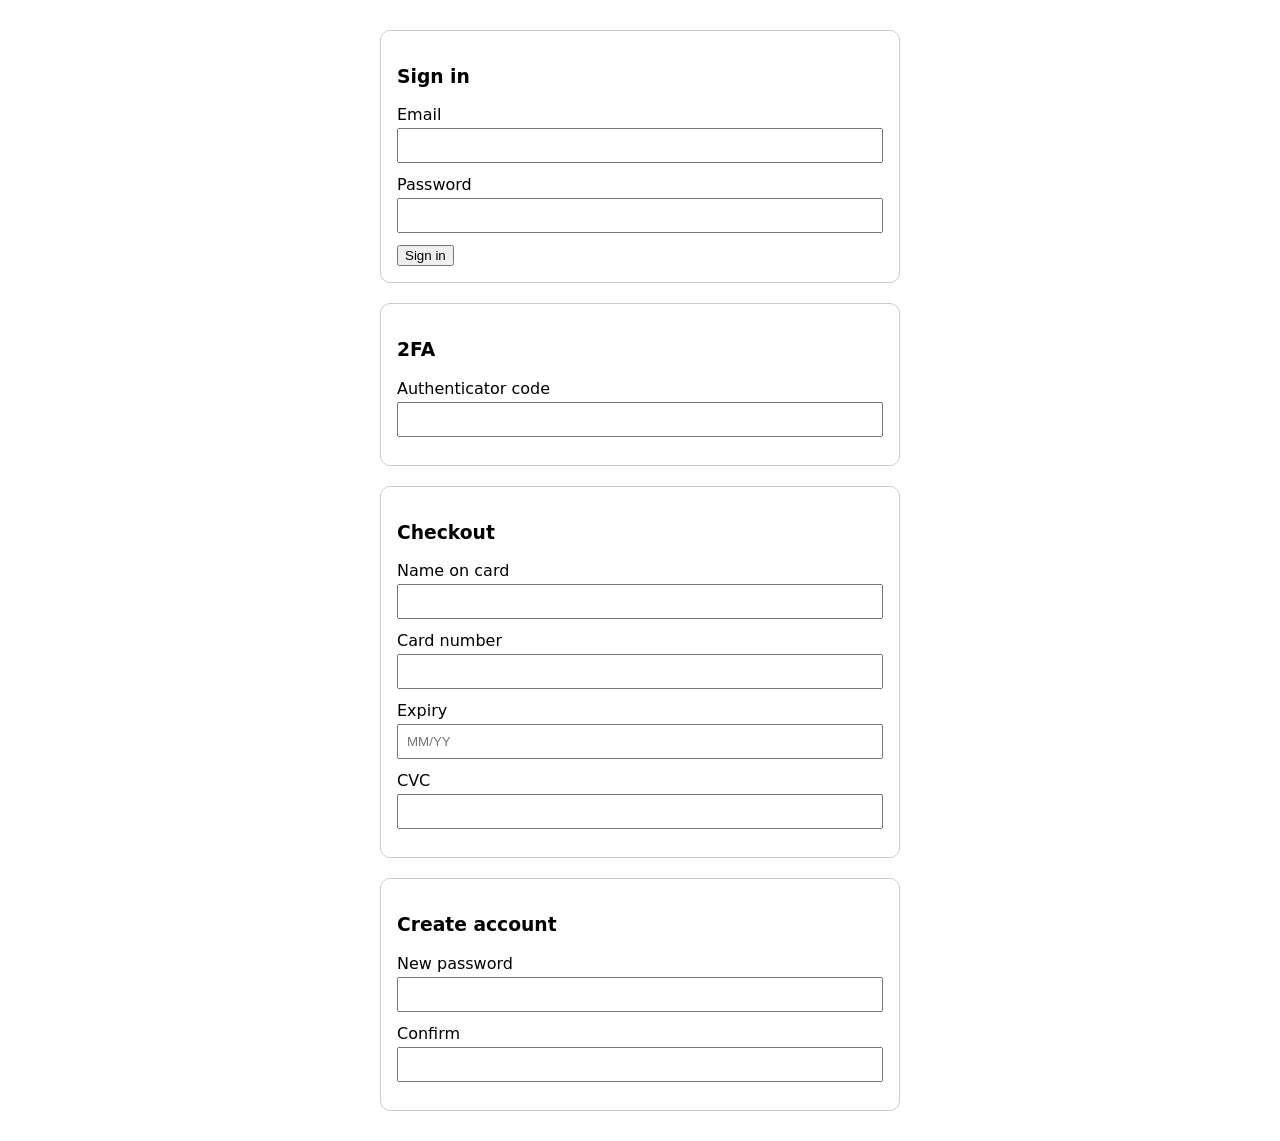
==== tests/autofill-test.html @ 02cd261f "Jace Passwords 1.0.0 Encrypted password manager tied to your Jace account: logins, passkeys, 2FA cod" ====
<!doctype html>
<meta charset="utf-8">
<title>Autofill test page</title>
<style>body{font-family:system-ui;max-width:520px;margin:30px auto;padding:0 16px}input,select{display:block;width:100%;padding:8px;margin:4px 0 12px;box-sizing:border-box}form{border:1px solid #ccc;padding:16px;border-radius:10px;margin-bottom:20px}</style>
<!-- Open this file in a browser to try content.js without installing the extension:
     it stubs chrome.runtime with canned vault data. -->
<form id="login"><h3>Sign in</h3>
  <label>Email<input type="email" name="email" autocomplete="username"></label>
  <label>Password<input type="password" name="password" autocomplete="current-password"></label>
  <button>Sign in</button></form>
<form id="otp"><h3>2FA</h3><label>Authenticator code<input name="otp" autocomplete="one-time-code"></label></form>
<form id="pay"><h3>Checkout</h3>
  <label>Name on card<input name="ccname" autocomplete="cc-name"></label>
  <label>Card number<input name="cardnumber" autocomplete="cc-number"></label>
  <label>Expiry<input name="exp" autocomplete="cc-exp" placeholder="MM/YY"></label>
  <label>CVC<input name="cvc" autocomplete="cc-csc"></label></form>
<form id="signup"><h3>Create account</h3>
  <label>New password<input type="password" autocomplete="new-password"></label>
  <label>Confirm<input type="password" name="confirm_password"></label></form>
<script>
const canned = {
  status: { locked: false, account: { username: "jace" } },
  match: { site: "example.com", logins: [{ id: "L1", type: "login", title: "Example", username: "jace@example.com", hasPassword: true, hasTotp: true }],
           cards: [{ id: "C1", type: "card", title: "Everyday Visa", last4: "1111", brand: "Visa", cardType: "debit" }], identities: [] },
  fill: { L1: { type: "login", username: "jace@example.com", password: "s3cret-Pass!", totp: "123456" },
          C1: { type: "card", cardholder: "JACE TESTER", number: "4111111111111111", expMonth: "09", expYear: "2029", cvv: "123" } },
  generate: { password: "Gen-Erated-Pa55!" },
};
window.chrome = { runtime: { onMessage: { addListener() {} }, sendMessage(msg, cb) {
  const r = msg.type === "fill" ? canned.fill[msg.id] : msg.type === "totp-for-tab" ? { totp: "123456" } : canned[msg.type] || { none: true };
  setTimeout(() => cb(r), 10);
} } };
</script>
<script src="../extension/content.js"></script>
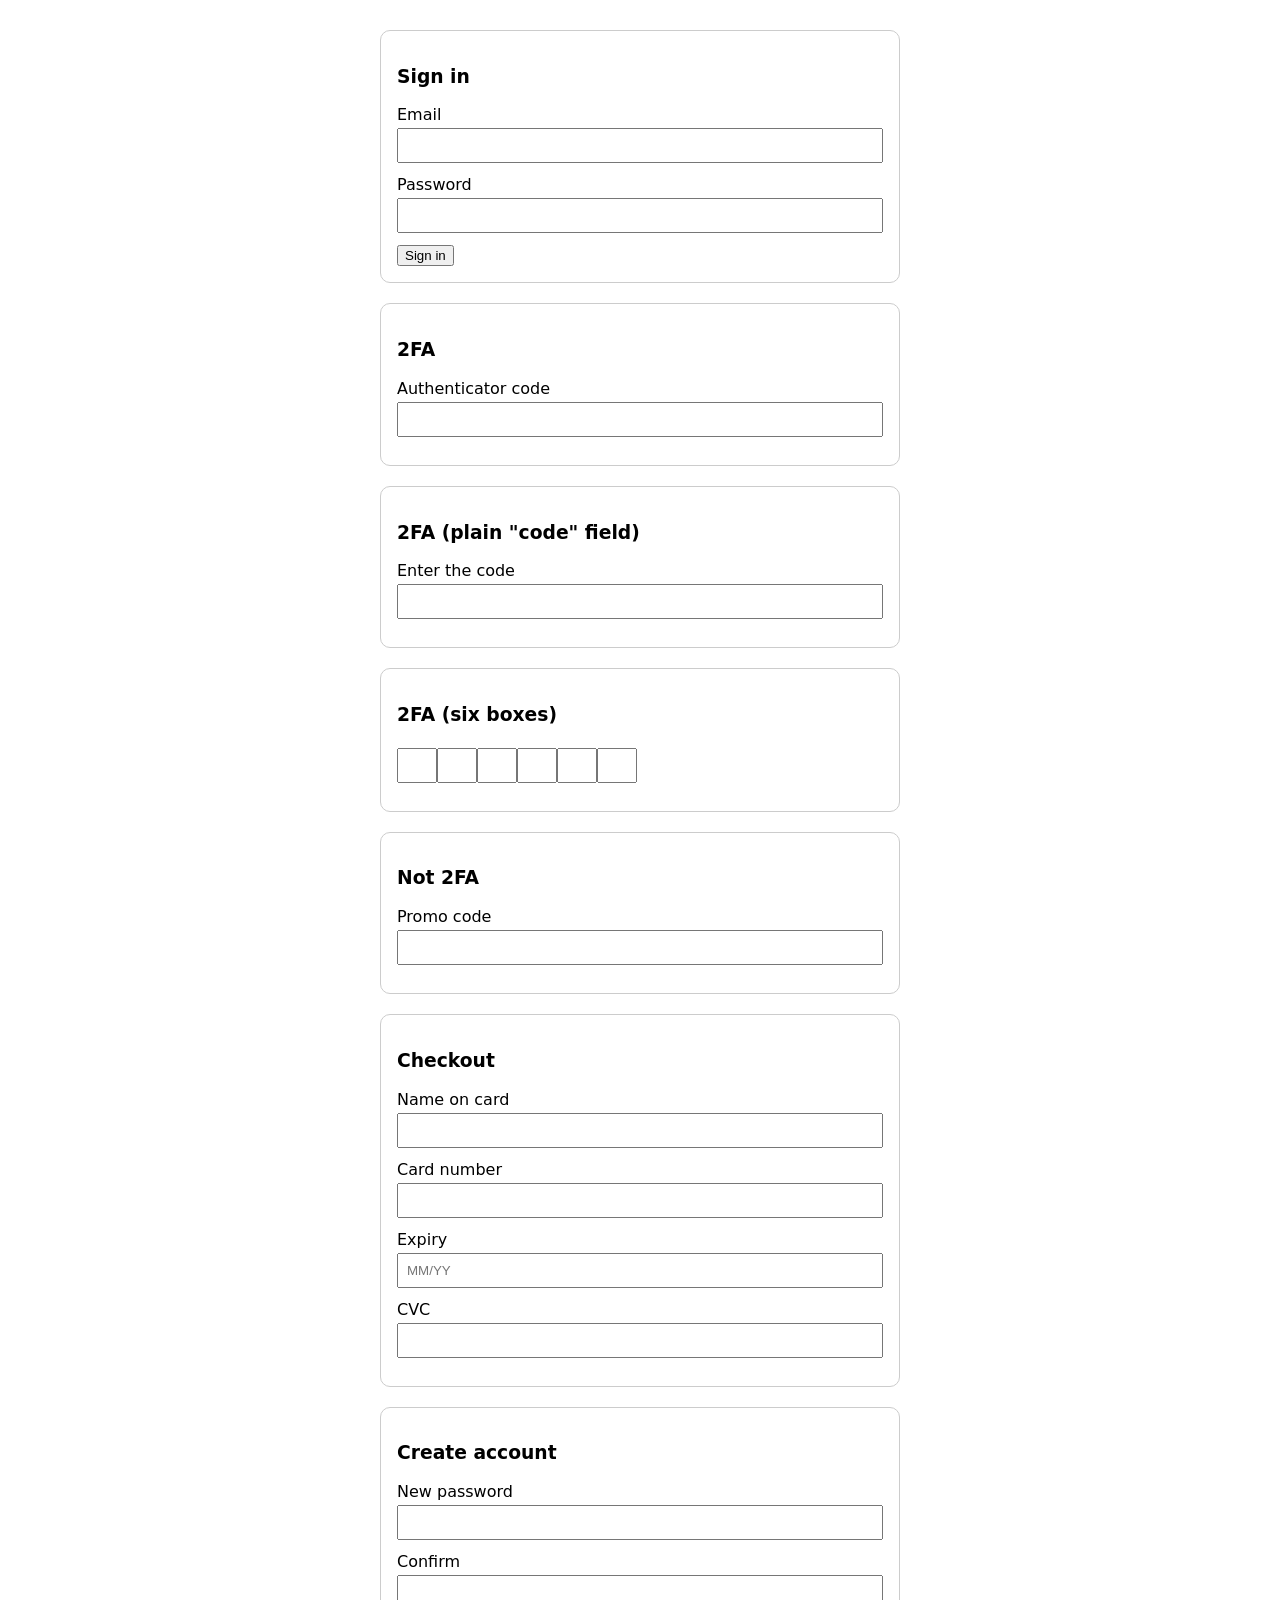
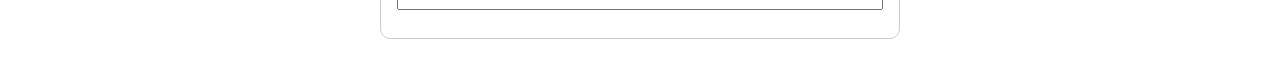
==== commit f1c177d0: "Jace Passwords 1.2.0: imports with passkeys, link passkeys to logins, open without a password, bette" ====
--- a/tests/autofill-test.html
+++ b/tests/autofill-test.html
@@ -9,6 +9,11 @@
   <label>Password<input type="password" name="password" autocomplete="current-password"></label>
   <button>Sign in</button></form>
 <form id="otp"><h3>2FA</h3><label>Authenticator code<input name="otp" autocomplete="one-time-code"></label></form>
+<form id="otp2"><h3>2FA (plain "code" field)</h3><label>Enter the code<input name="code" inputmode="numeric" maxlength="6"></label></form>
+<form id="otp3"><h3>2FA (six boxes)</h3><div class="boxes">
+  <input maxlength="1" inputmode="numeric" style="width:40px;display:inline-block"><input maxlength="1" inputmode="numeric" style="width:40px;display:inline-block"><input maxlength="1" inputmode="numeric" style="width:40px;display:inline-block"><input maxlength="1" inputmode="numeric" style="width:40px;display:inline-block"><input maxlength="1" inputmode="numeric" style="width:40px;display:inline-block"><input maxlength="1" inputmode="numeric" style="width:40px;display:inline-block">
+</div></form>
+<form id="promo"><h3>Not 2FA</h3><label>Promo code<input name="promo_code" maxlength="8"></label></form>
 <form id="pay"><h3>Checkout</h3>
   <label>Name on card<input name="ccname" autocomplete="cc-name"></label>
   <label>Card number<input name="cardnumber" autocomplete="cc-number"></label>
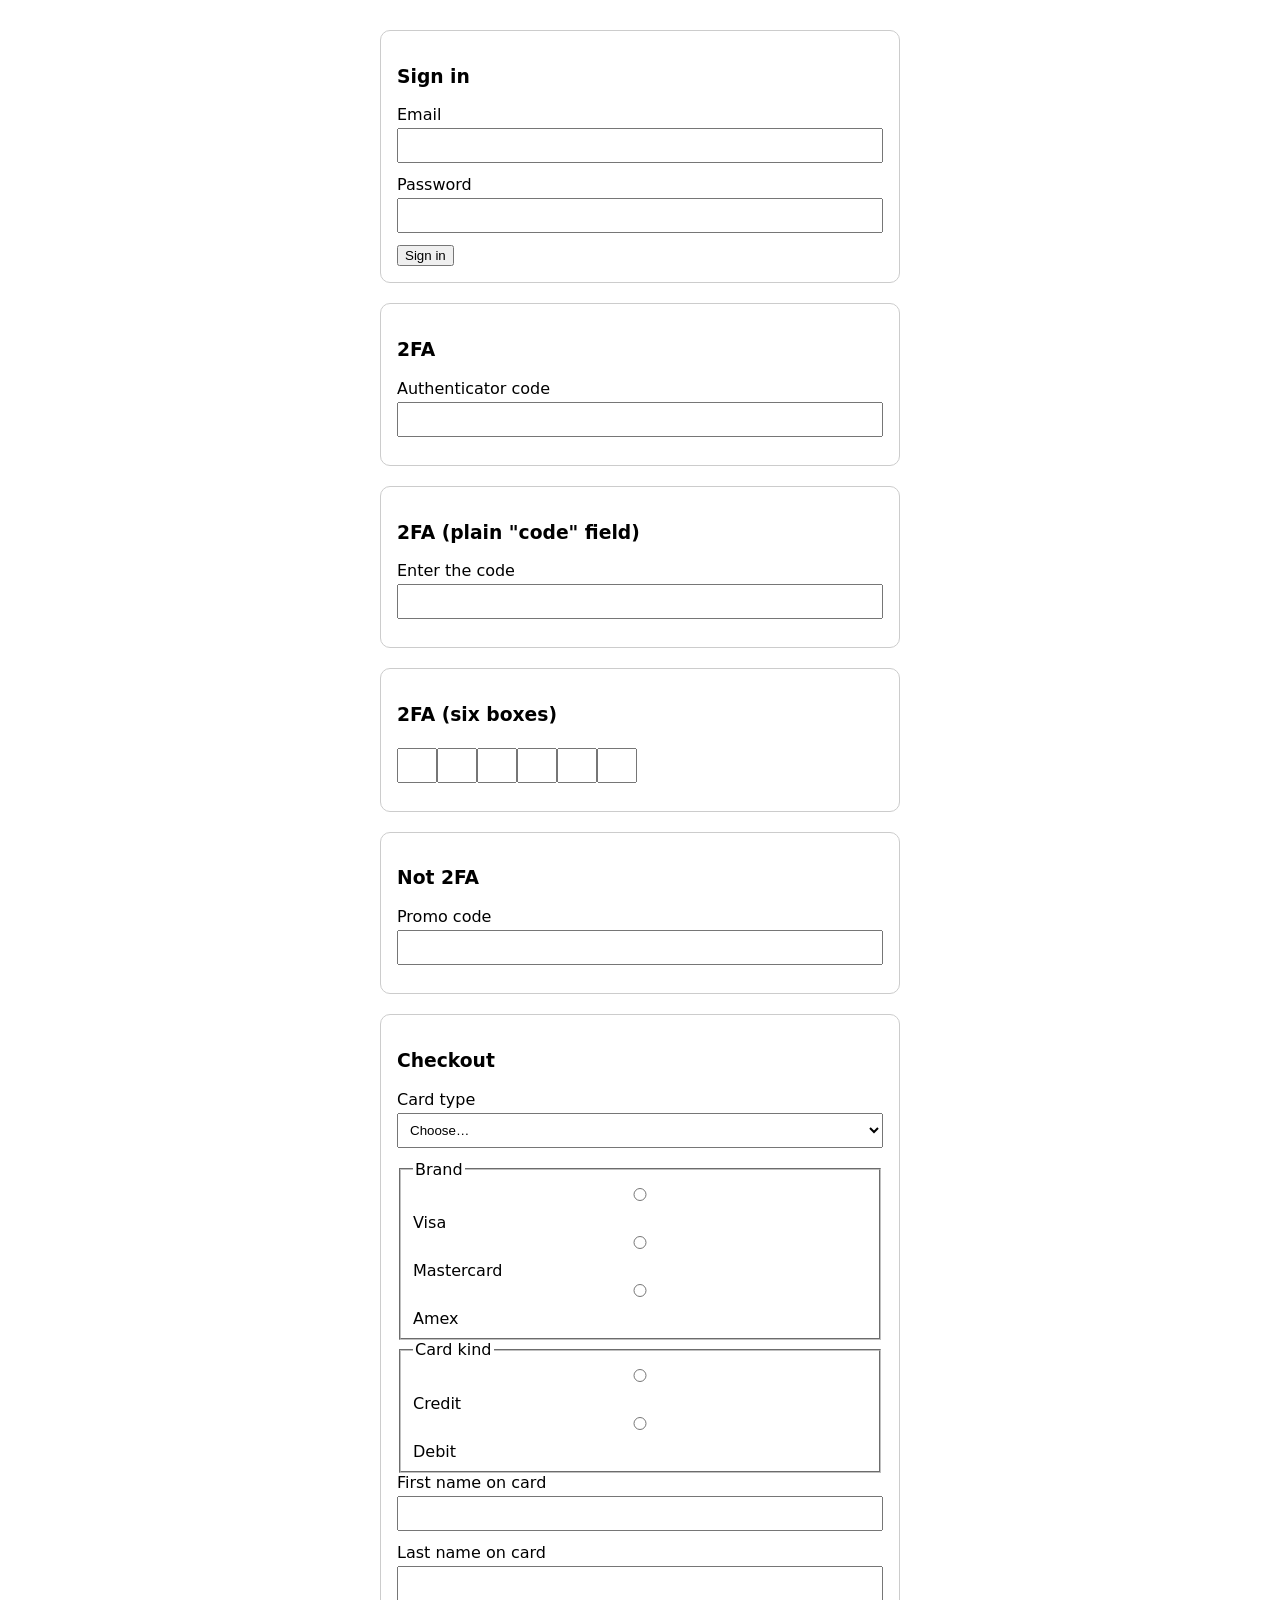
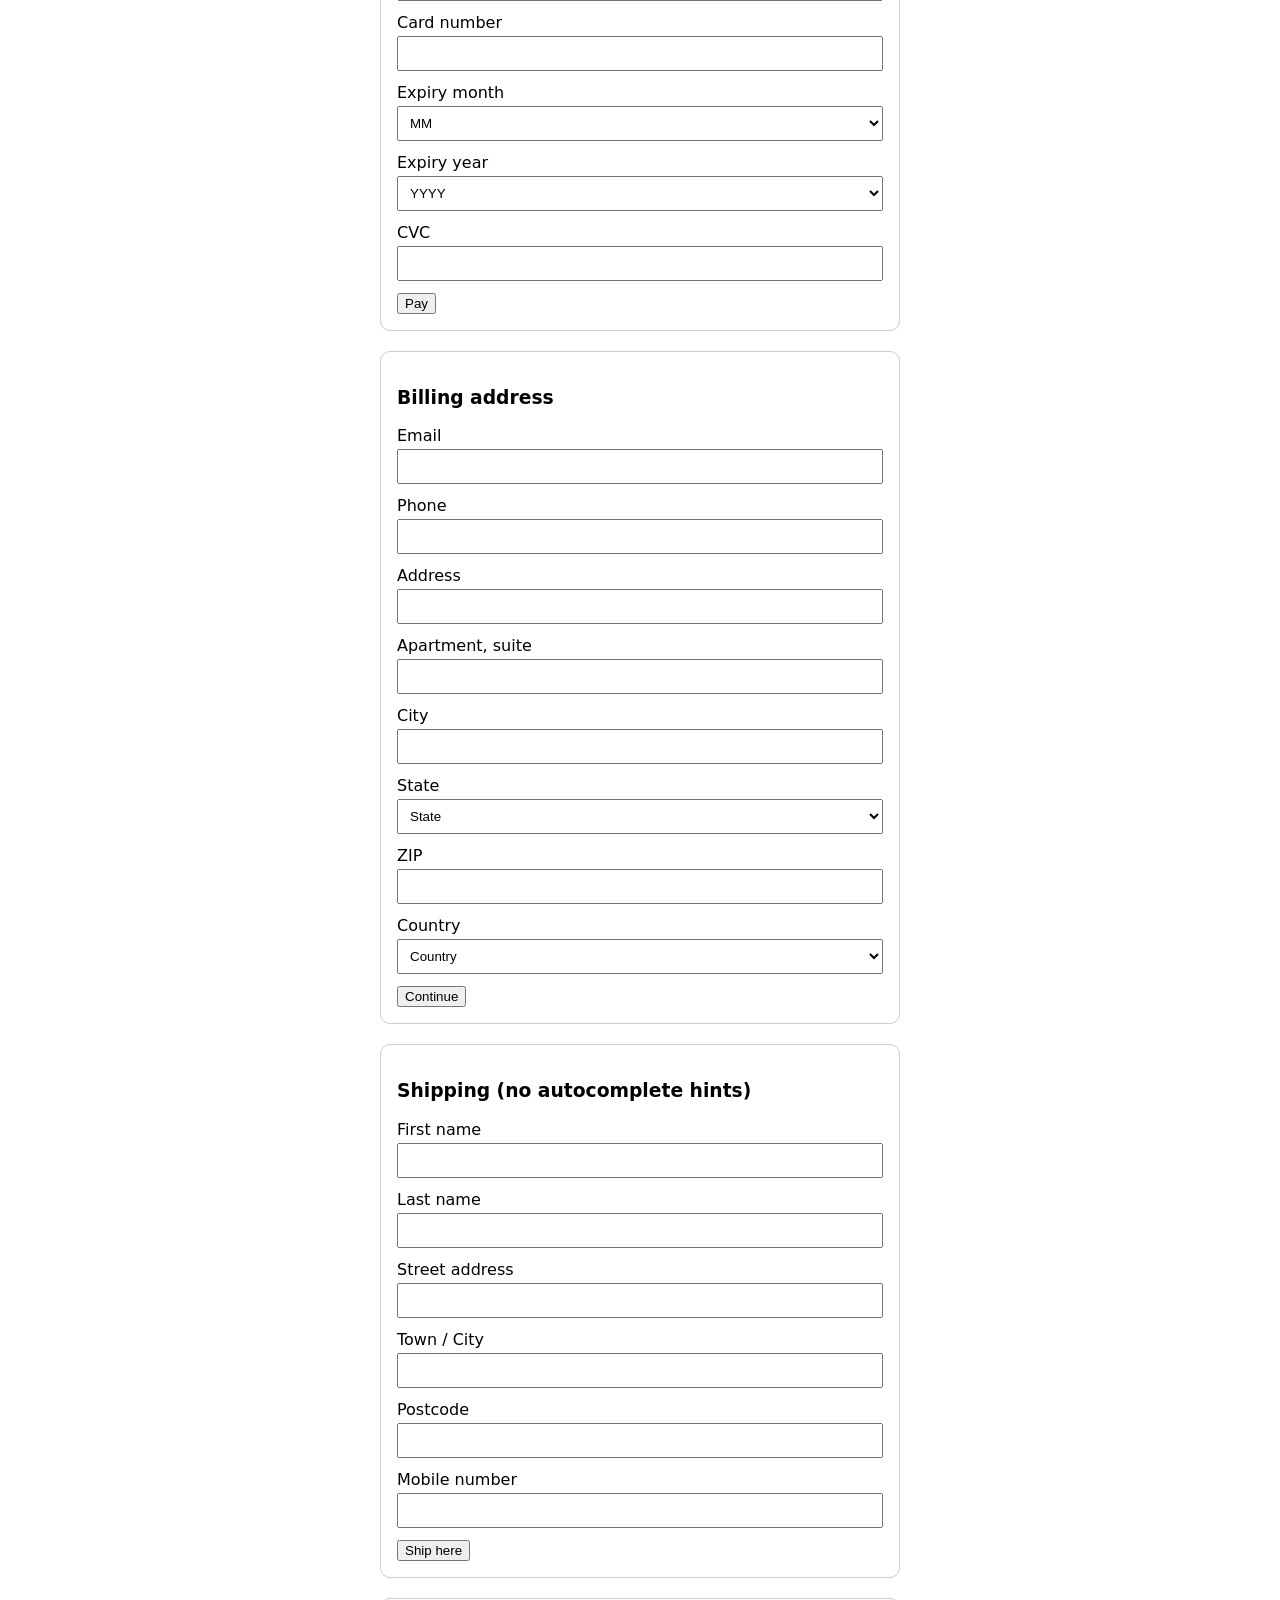
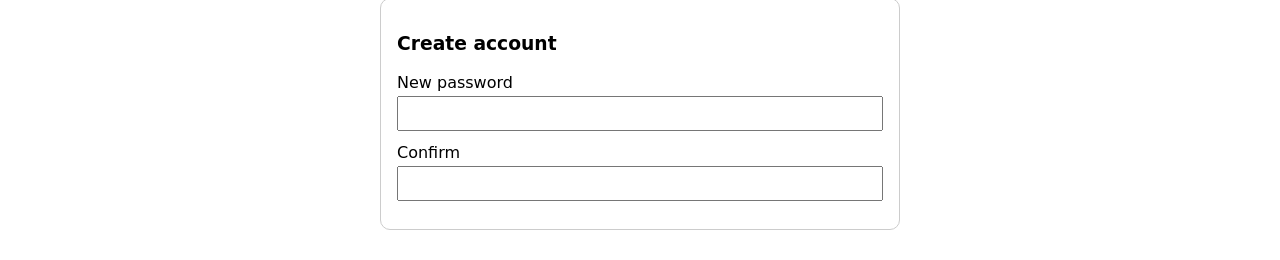
==== commit abc04f2e: "Card and address autofill: dropdowns, card type, frames, save offers (unreleased) - Detect fields by" ====
--- a/tests/autofill-test.html
+++ b/tests/autofill-test.html
@@ -15,10 +15,34 @@
 </div></form>
 <form id="promo"><h3>Not 2FA</h3><label>Promo code<input name="promo_code" maxlength="8"></label></form>
 <form id="pay"><h3>Checkout</h3>
-  <label>Name on card<input name="ccname" autocomplete="cc-name"></label>
-  <label>Card number<input name="cardnumber" autocomplete="cc-number"></label>
-  <label>Expiry<input name="exp" autocomplete="cc-exp" placeholder="MM/YY"></label>
-  <label>CVC<input name="cvc" autocomplete="cc-csc"></label></form>
+  <label>Card type<select name="card_type"><option value="">Choose…</option><option value="VI">Visa</option><option value="MC">Mastercard</option><option value="AX">American Express</option></select></label>
+  <fieldset><legend>Brand</legend><label><input type="radio" name="payment_brand" value="visa"> Visa</label> <label><input type="radio" name="payment_brand" value="mastercard"> Mastercard</label> <label><input type="radio" name="payment_brand" value="amex"> Amex</label></fieldset>
+  <fieldset><legend>Card kind</legend><label><input type="radio" name="card_kind" value="credit"> Credit</label> <label><input type="radio" name="card_kind" value="debit"> Debit</label></fieldset>
+  <label>First name on card<input name="cc_first" autocomplete="cc-given-name"></label>
+  <label>Last name on card<input name="cc_last" autocomplete="cc-family-name"></label>
+  <label>Card number<input name="cardnumber" autocomplete="billing cc-number"></label>
+  <label>Expiry month<select name="exp_month" autocomplete="cc-exp-month"><option value="">MM</option><option value="01">01 - January</option><option value="02">02 - February</option><option value="03">03 - March</option><option value="04">04 - April</option><option value="05">05 - May</option><option value="06">06 - June</option><option value="07">07 - July</option><option value="08">08 - August</option><option value="09">09 - September</option><option value="10">10 - October</option><option value="11">11 - November</option><option value="12">12 - December</option></select></label>
+  <label>Expiry year<select name="exp_year"><option value="">YYYY</option><option value="2026">2026</option><option value="2027">2027</option><option value="2028">2028</option><option value="2029">2029</option><option value="2030">2030</option><option value="2031">2031</option><option value="2032">2032</option><option value="2033">2033</option><option value="2034">2034</option><option value="2035">2035</option></select></label>
+  <label>CVC<input name="cvc"></label>
+  <button>Pay</button></form>
+<form id="billing"><h3>Billing address</h3>
+  <label>Email<input type="email" name="email" autocomplete="billing email"></label>
+  <label>Phone<input type="tel" name="phone" autocomplete="billing tel"></label>
+  <label>Address<input name="addr1" autocomplete="billing address-line1"></label>
+  <label>Apartment, suite<input name="addr2" autocomplete="billing address-line2"></label>
+  <label>City<input name="city" autocomplete="billing address-level2"></label>
+  <label>State<select name="state" autocomplete="billing address-level1"><option value="">State</option><option value="CA">California</option><option value="NY">New York</option><option value="TX">Texas</option></select></label>
+  <label>ZIP<input name="zip" autocomplete="billing postal-code"></label>
+  <label>Country<select name="country" autocomplete="billing country"><option value="">Country</option><option value="CA">Canada</option><option value="GB">United Kingdom</option><option value="US">United States</option></select></label>
+  <button>Continue</button></form>
+<form id="shipping"><h3>Shipping (no autocomplete hints)</h3>
+  <label>First name<input name="first_name"></label>
+  <label>Last name<input name="last_name"></label>
+  <label>Street address<input name="street"></label>
+  <label>Town / City<input name="town"></label>
+  <label>Postcode<input name="postcode"></label>
+  <label>Mobile number<input name="mobile"></label>
+  <button>Ship here</button></form>
 <form id="signup"><h3>Create account</h3>
   <label>New password<input type="password" autocomplete="new-password"></label>
   <label>Confirm<input type="password" name="confirm_password"></label></form>
@@ -26,12 +50,16 @@
 const canned = {
   status: { locked: false, account: { username: "jace" } },
   match: { site: "example.com", logins: [{ id: "L1", type: "login", title: "Example", username: "jace@example.com", hasPassword: true, hasTotp: true }],
-           cards: [{ id: "C1", type: "card", title: "Everyday Visa", last4: "1111", brand: "Visa", cardType: "debit" }], identities: [] },
+           cards: [{ id: "C1", type: "card", title: "Everyday Visa", last4: "1111", brand: "Visa", cardType: "debit" }],
+          identities: [{ id: "I1", type: "identity", title: "Home", name: "Jace Tester", email: "jace@example.com" }] },
   fill: { L1: { type: "login", username: "jace@example.com", password: "s3cret-Pass!", totp: "123456" },
-          C1: { type: "card", cardholder: "JACE TESTER", number: "4111111111111111", expMonth: "09", expYear: "2029", cvv: "123" } },
+          C1: { type: "card", cardholder: "Jace Tester", number: "4111111111111111", expMonth: "09", expYear: "2029", cvv: "123", brand: "Visa", cardType: "debit" },
+          I1: { type: "identity", fullName: "Jace Q Tester", email: "jace@example.com", phone: "+1 555 0100", address1: "1 Main St", address2: "Apt 4",
+                city: "Los Angeles", state: "California", zip: "90001", country: "United States" } },
   generate: { password: "Gen-Erated-Pa55!" },
 };
 window.chrome = { runtime: { onMessage: { addListener() {} }, sendMessage(msg, cb) {
+  if (msg.type === "submitted-items") window.__captured = msg;
   const r = msg.type === "fill" ? canned.fill[msg.id] : msg.type === "totp-for-tab" ? { totp: "123456" } : canned[msg.type] || { none: true };
   setTimeout(() => cb(r), 10);
 } } };
